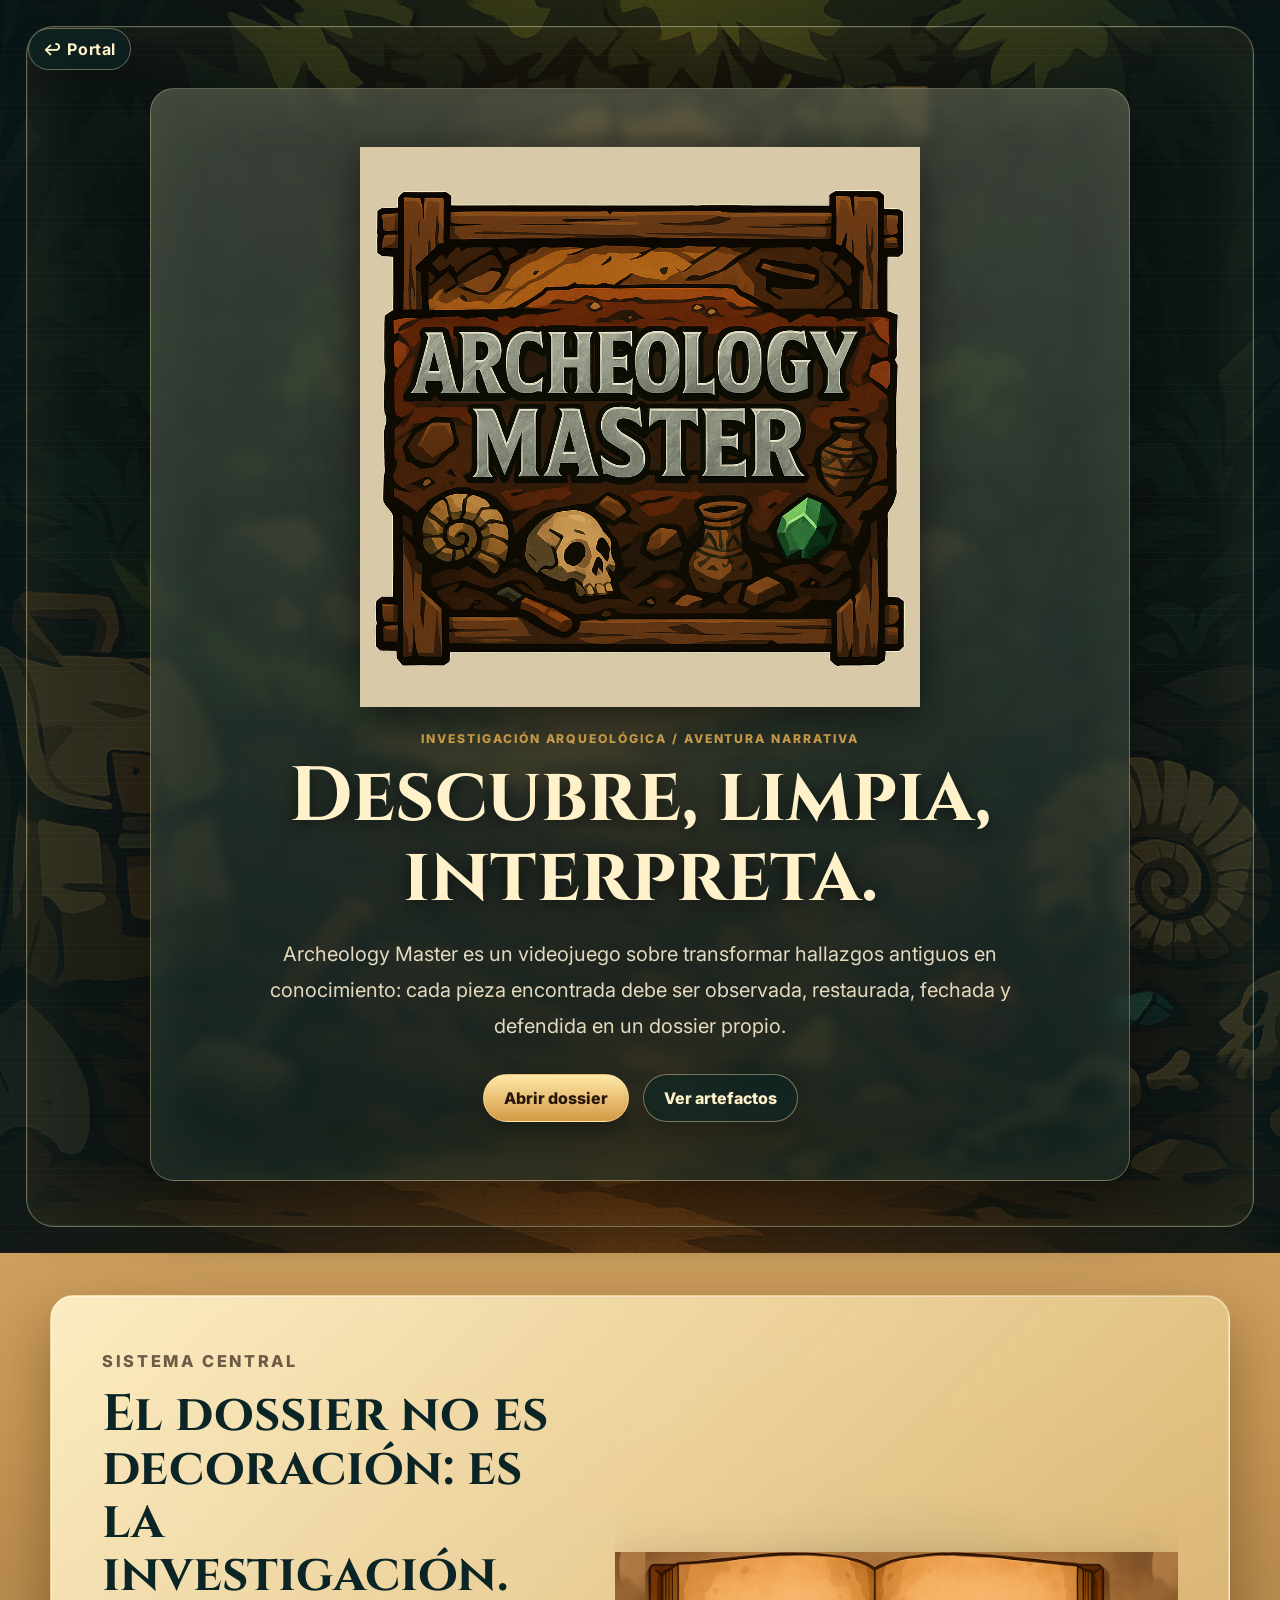
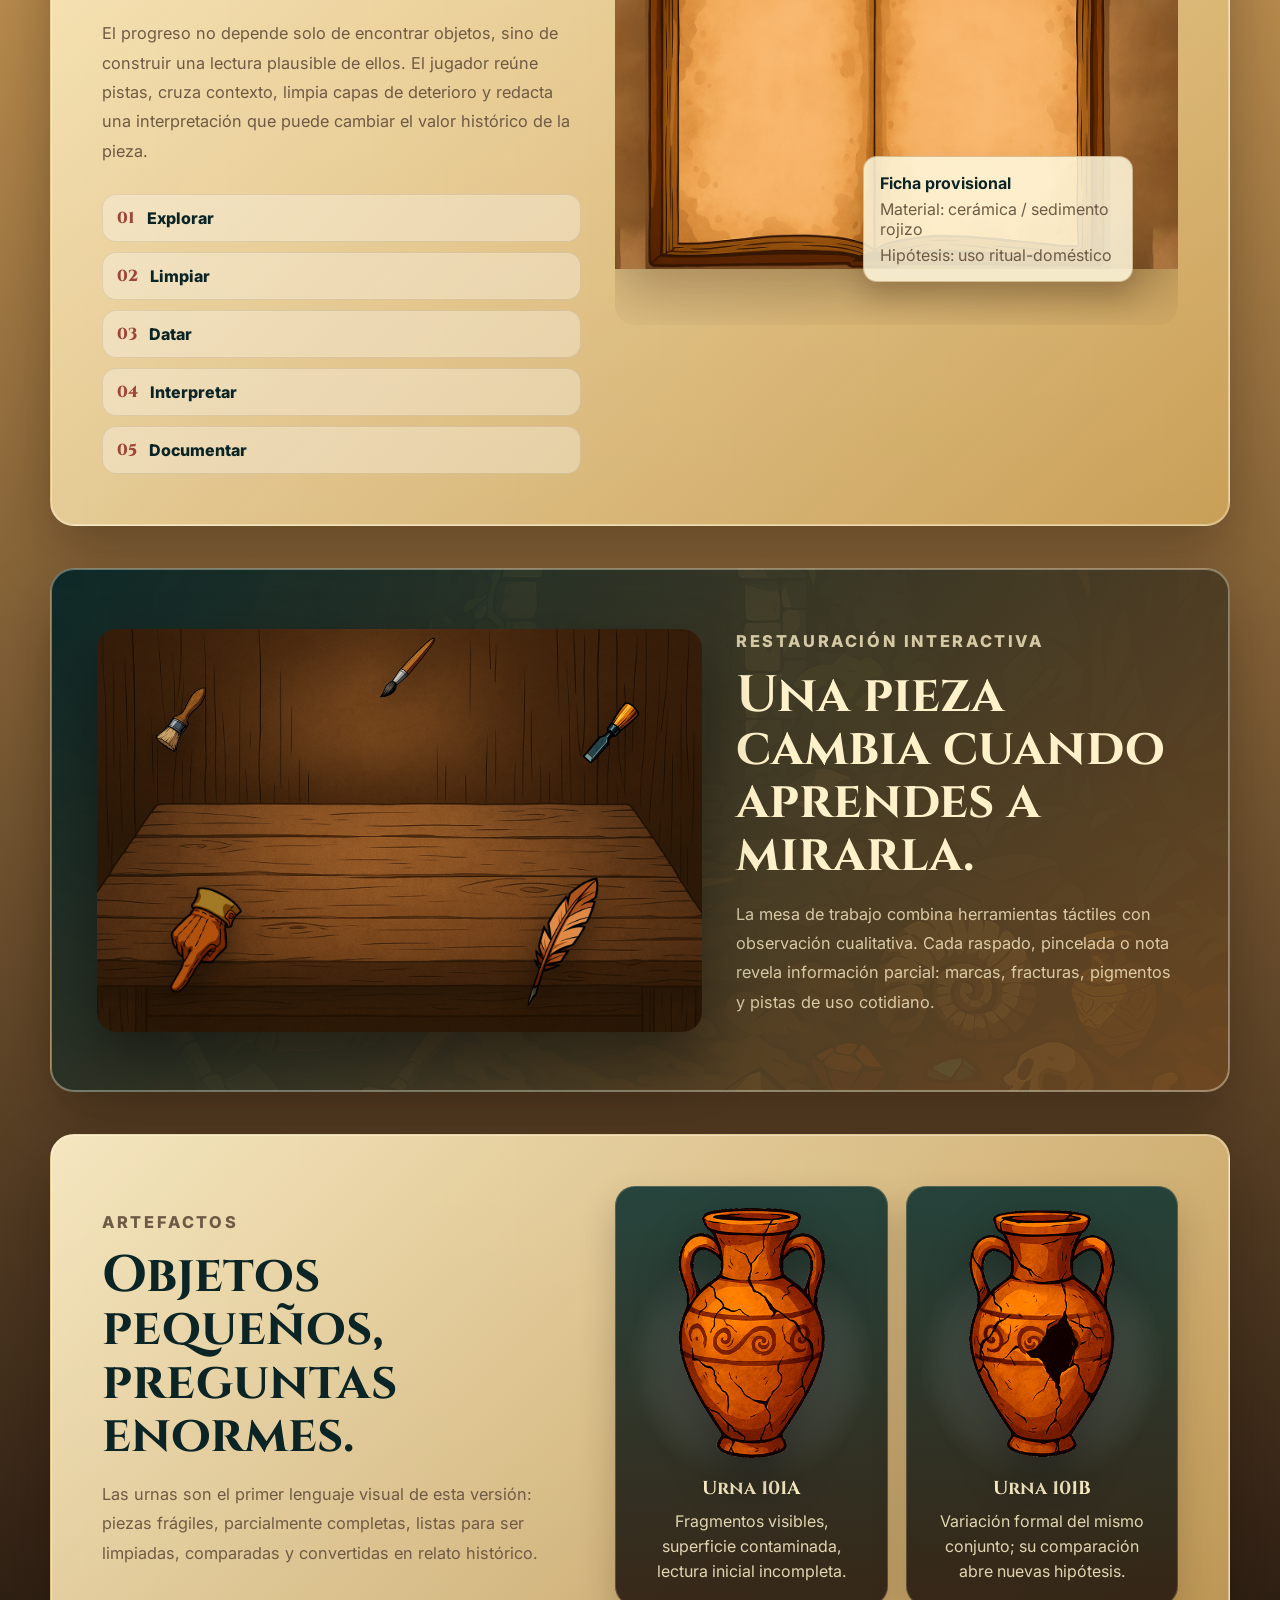
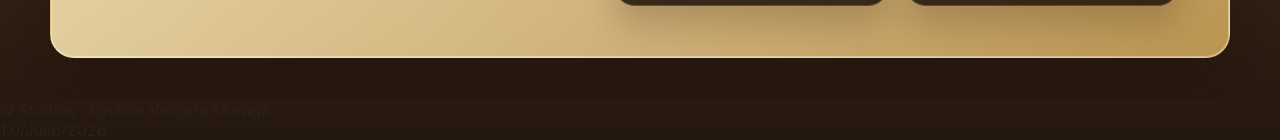
==== am.html @ 85cadbc0 "feat: publish IV Studios portfolio" ====
<!DOCTYPE html>
<html lang="es">
<head>
  <meta charset="UTF-8" />
  <meta name="viewport" content="width=device-width, initial-scale=1.0" />
  <title>Archeology Master</title>
  <link rel="preconnect" href="https://fonts.googleapis.com">
  <link rel="preconnect" href="https://fonts.gstatic.com" crossorigin>
  <link href="https://fonts.googleapis.com/css2?family=Cinzel:wght@500;600;700&family=Inter:wght@300;400;600;700&display=swap" rel="stylesheet">
  <link rel="stylesheet" href="css/am.css" />
</head>
<body>
  <main class="am-page">
    <section class="am-hero" aria-label="Presentación de Archeology Master">
      <div class="am-hero__shade"></div>
      <a class="am-back" href="index.html" aria-label="Volver al Portal de Kael">↩ Portal</a>

      <div class="am-hero__content">
        <img class="am-logo" src="assets/img/AM/logo.png" alt="Archeology Master" />
        <p class="am-kicker">Investigación arqueológica / aventura narrativa</p>
        <h1>Descubre, limpia, interpreta.</h1>
        <p class="am-lead">
          Archeology Master es un videojuego sobre transformar hallazgos antiguos en conocimiento:
          cada pieza encontrada debe ser observada, restaurada, fechada y defendida en un dossier propio.
        </p>
        <div class="am-hero__actions">
          <a href="#dossier" class="am-button am-button--primary">Abrir dossier</a>
          <a href="#artefacts" class="am-button">Ver artefactos</a>
        </div>
      </div>
    </section>

    <section class="am-section am-section--dossier" id="dossier">
      <div class="am-section__copy">
        <p class="am-eyebrow">Sistema central</p>
        <h2>El dossier no es decoración: es la investigación.</h2>
        <p>
          El progreso no depende solo de encontrar objetos, sino de construir una lectura plausible de ellos.
          El jugador reúne pistas, cruza contexto, limpia capas de deterioro y redacta una interpretación que
          puede cambiar el valor histórico de la pieza.
        </p>
        <ul class="am-loop" aria-label="Ciclo de juego">
          <li><span>01</span>Explorar</li>
          <li><span>02</span>Limpiar</li>
          <li><span>03</span>Datar</li>
          <li><span>04</span>Interpretar</li>
          <li><span>05</span>Documentar</li>
        </ul>
      </div>

      <div class="am-dossier-card" aria-label="Vista conceptual del dossier">
        <img src="assets/img/AM/libreta-bg.png" alt="Libreta de investigación" />
        <div class="am-dossier-card__note">
          <strong>Ficha provisional</strong>
          <span>Material: cerámica / sedimento rojizo</span>
          <span>Hipótesis: uso ritual-doméstico</span>
        </div>
      </div>
    </section>

    <section class="am-workbench" aria-label="Mesa de limpieza arqueológica">
      <div class="am-workbench__frame">
        <img class="am-workbench__table" src="assets/img/AM/mesa-limpieza.png" alt="Mesa de limpieza arqueológica" />
        <img class="am-tool am-tool--brush" src="assets/img/AM/cursor-brocha.png" alt="Brocha" />
        <img class="am-tool am-tool--chisel" src="assets/img/AM/cursor-cincel.png" alt="Cincel" />
        <img class="am-tool am-tool--hand" src="assets/img/AM/cursor-mano.png" alt="Mano" />
        <img class="am-tool am-tool--pen" src="assets/img/AM/cursor-pluma.png" alt="Pluma" />
        <img class="am-tool am-tool--pencil" src="assets/img/AM/cursor-pincel.png" alt="Pincel" />
      </div>
      <div class="am-workbench__copy">
        <p class="am-eyebrow">Restauración interactiva</p>
        <h2>Una pieza cambia cuando aprendes a mirarla.</h2>
        <p>
          La mesa de trabajo combina herramientas táctiles con observación cualitativa. Cada raspado, pincelada o
          nota revela información parcial: marcas, fracturas, pigmentos y pistas de uso cotidiano.
        </p>
      </div>
    </section>

    <section class="am-section am-section--artefacts" id="artefacts">
      <div class="am-section__copy">
        <p class="am-eyebrow">Artefactos</p>
        <h2>Objetos pequeños, preguntas enormes.</h2>
        <p>
          Las urnas son el primer lenguaje visual de esta versión: piezas frágiles, parcialmente completas,
          listas para ser limpiadas, comparadas y convertidas en relato histórico.
        </p>
      </div>

      <div class="am-artefact-grid">
        <article class="am-artefact-card">
          <img src="assets/img/AM/urna-1.png" alt="Urna arqueológica uno" />
          <h3>Urna 101A</h3>
          <p>Fragmentos visibles, superficie contaminada, lectura inicial incompleta.</p>
        </article>
        <article class="am-artefact-card">
          <img src="assets/img/AM/urna-2.png" alt="Urna arqueológica dos" />
          <h3>Urna 101B</h3>
          <p>Variación formal del mismo conjunto; su comparación abre nuevas hipótesis.</p>
        </article>
      </div>
    </section>
  </main>

  <script src="js/am.js"></script>
    
    <!-- =========================
         PIE DE PÁGINA
         ========================= -->
    
<footer class="site-footer">
  <div>IV Studios - Ignacio Vergara Moraga</div>
  <div>1.0/Julio/2026</div>
</footer>
</body>
</html>
---- css/am.css ----
:root {
  --am-ink: #2d2015;
  --am-ink-soft: #6f5b45;
  --am-paper: #ead8ad;
  --am-paper-light: #fff1c9;
  --am-gold: #d7a64e;
  --am-gold-dark: #8f6128;
  --am-green: #1d4b46;
  --am-green-dark: #0b2425;
  --am-red: #9d4536;
  --am-shadow: rgba(24, 13, 6, 0.34);
  --am-radius: 24px;
}

* { box-sizing: border-box; }
html { scroll-behavior: smooth; }
body {
  margin: 0;
  color: var(--am-ink);
  font-family: "Inter", system-ui, sans-serif;
  background:
    radial-gradient(circle at 12% 0%, rgba(215,166,78,0.24), transparent 34%),
    linear-gradient(180deg, #f2e0b4 0%, #c99854 42%, #24170f 100%);
}

.am-page { overflow: hidden; }

.am-hero {
  min-height: 100vh;
  position: relative;
  display: grid;
  place-items: center;
  padding: 88px 24px 72px;
  isolation: isolate;
  background:
    linear-gradient(90deg, rgba(8,22,24,0.80), rgba(39,25,14,0.42), rgba(8,22,24,0.78)),
    url("../assets/img/AM/menu-bg.png") center / cover no-repeat;
}

.am-hero::before,
.am-hero::after {
  content: "";
  position: absolute;
  pointer-events: none;
  z-index: -1;
}

.am-hero::before {
  inset: 0;
  background:
    radial-gradient(circle at 50% 48%, transparent 0 34%, rgba(5,12,12,0.34) 70%),
    repeating-linear-gradient(0deg, rgba(255,241,201,0.045) 0 1px, transparent 1px 7px);
  mix-blend-mode: screen;
  opacity: 0.72;
}

.am-hero::after {
  inset: 26px;
  border: 1px solid rgba(255,230,170,0.42);
  border-radius: 28px;
  box-shadow:
    inset 0 0 0 1px rgba(41,83,77,0.35),
    inset 0 0 80px rgba(215,166,78,0.12),
    0 0 42px rgba(9,30,31,0.32);
}

.am-back {
  position: absolute;
  top: 28px;
  left: 28px;
  z-index: 3;
  color: var(--am-paper-light);
  border: 1px solid rgba(255,235,180,0.36);
  background: rgba(11,36,37,0.62);
  padding: 10px 14px;
  border-radius: 999px;
  text-decoration: none;
  font-weight: 700;
  letter-spacing: 0.04em;
  box-shadow: 0 12px 28px rgba(0,0,0,0.24);
}

.am-hero__content {
  width: min(980px, 92vw);
  text-align: center;
  padding: clamp(28px, 5vw, 58px);
  border-radius: var(--am-radius);
  border: 1px solid rgba(255,230,170,0.34);
  background:
    linear-gradient(180deg, rgba(255,241,201,0.18), rgba(22,51,47,0.22)),
    rgba(15,32,30,0.54);
  backdrop-filter: blur(6px);
  box-shadow:
    0 30px 80px rgba(0,0,0,0.36),
    inset 0 0 70px rgba(255,224,150,0.08);
}

.am-logo {
  width: min(560px, 86vw);
  display: block;
  margin: 0 auto 24px;
  filter: drop-shadow(0 10px 22px rgba(0,0,0,0.55));
}

.am-kicker,
.am-eyebrow {
  margin: 0 0 12px;
  color: var(--am-gold);
  font-weight: 800;
  letter-spacing: 0.16em;
  text-transform: uppercase;
  font-size: 0.76rem;
}

.am-hero h1,
.am-section h2,
.am-workbench h2 {
  margin: 0 0 18px;
  font-family: "Cinzel", serif;
  line-height: 1.04;
}

.am-hero h1 {
  color: var(--am-paper-light);
  font-size: clamp(2.4rem, 6vw, 5.8rem);
  text-shadow: 0 4px 18px rgba(0,0,0,0.62);
}

.am-lead {
  max-width: 760px;
  margin: 0 auto;
  color: rgba(255,243,214,0.88);
  font-size: clamp(1rem, 1.6vw, 1.25rem);
  line-height: 1.8;
}

.am-hero__actions {
  display: flex;
  flex-wrap: wrap;
  justify-content: center;
  gap: 14px;
  margin-top: 30px;
}

.am-button {
  color: var(--am-paper-light);
  text-decoration: none;
  padding: 13px 20px;
  border-radius: 999px;
  border: 1px solid rgba(255,230,170,0.42);
  background: rgba(11,36,37,0.62);
  box-shadow: 0 10px 24px rgba(0,0,0,0.24);
  font-weight: 800;
}

.am-button--primary {
  color: #28180b;
  background: linear-gradient(180deg, #ffe8a8, #d49a43);
}

.am-section,
.am-workbench {
  width: min(1180px, calc(100vw - 36px));
  margin: 42px auto;
  border-radius: var(--am-radius);
  border: 1px solid rgba(255,238,190,0.42);
  background:
    linear-gradient(135deg, rgba(255,241,201,0.94), rgba(211,168,92,0.86)),
    repeating-linear-gradient(90deg, rgba(91,57,25,0.04) 0 1px, transparent 1px 18px);
  box-shadow: 0 24px 60px var(--am-shadow), inset 0 0 0 1px rgba(255,255,255,0.36);
}

.am-section {
  display: grid;
  grid-template-columns: 0.92fr 1.08fr;
  align-items: center;
  gap: 34px;
  padding: clamp(24px, 4vw, 54px);
}

.am-section__copy p,
.am-workbench__copy p {
  color: var(--am-ink-soft);
  line-height: 1.8;
  font-size: 1.02rem;
}

.am-section h2,
.am-workbench h2 {
  color: var(--am-green-dark);
  font-size: clamp(2rem, 4vw, 3.6rem);
}

.am-loop {
  list-style: none;
  padding: 0;
  margin: 28px 0 0;
  display: grid;
  gap: 10px;
}

.am-loop li {
  display: flex;
  align-items: center;
  gap: 12px;
  padding: 12px 14px;
  border-radius: 14px;
  color: var(--am-green-dark);
  background: rgba(255,255,255,0.32);
  border: 1px solid rgba(91,57,25,0.12);
  font-weight: 800;
}

.am-loop span {
  color: var(--am-red);
  font-family: "Cinzel", serif;
}

.am-dossier-card {
  position: relative;
  min-height: 430px;
  display: grid;
  place-items: center;
  border-radius: 20px;
  overflow: hidden;
  background: radial-gradient(circle at 50% 45%, rgba(29,75,70,0.14), transparent 58%);
}

.am-dossier-card img {
  width: min(100%, 620px);
  filter: drop-shadow(0 22px 30px rgba(60,36,14,0.35));
}

.am-dossier-card__note {
  position: absolute;
  right: 8%;
  bottom: 10%;
  display: grid;
  gap: 6px;
  max-width: 270px;
  padding: 16px;
  border-radius: 14px;
  background: rgba(255,248,221,0.86);
  border: 1px solid rgba(143,97,40,0.34);
  box-shadow: 0 16px 26px rgba(60,36,14,0.22);
  color: var(--am-ink-soft);
}

.am-dossier-card__note strong { color: var(--am-green-dark); }

.am-workbench {
  display: grid;
  grid-template-columns: 1.15fr 0.85fr;
  gap: 34px;
  align-items: center;
  padding: clamp(24px, 4vw, 46px);
  background:
    linear-gradient(135deg, rgba(14,42,41,0.96), rgba(120,79,38,0.88)),
    url("../assets/img/AM/menu-bg.png") center / cover no-repeat;
  color: var(--am-paper-light);
}

.am-workbench h2 { color: var(--am-paper-light); }
.am-workbench__copy p { color: rgba(255,241,201,0.78); }

.am-workbench__frame {
  position: relative;
  min-height: 430px;
  display: grid;
  place-items: center;
}

.am-workbench__table {
  width: min(100%, 760px);
  border-radius: 20px;
  box-shadow: 0 28px 60px rgba(0,0,0,0.42);
}

.am-tool {
  position: absolute;
  width: clamp(42px, 6vw, 72px);
  filter: drop-shadow(0 12px 14px rgba(0,0,0,0.42));
  animation: amFloat 3.8s ease-in-out infinite;
}
.am-tool--brush { left: 8%; top: 16%; }
.am-tool--chisel { right: 8%; top: 18%; animation-delay: .5s; }
.am-tool--hand { left: 12%; bottom: 12%; animation-delay: 1s; }
.am-tool--pen { right: 17%; bottom: 9%; animation-delay: 1.5s; }
.am-tool--pencil { right: 43%; top: 4%; animation-delay: 2s; }

@keyframes amFloat {
  0%, 100% { transform: translateY(0) rotate(-2deg); }
  50% { transform: translateY(-10px) rotate(3deg); }
}

.am-artefact-grid {
  display: grid;
  grid-template-columns: repeat(2, minmax(0, 1fr));
  gap: 18px;
}

.am-artefact-card {
  min-height: 390px;
  display: flex;
  flex-direction: column;
  justify-content: flex-end;
  align-items: center;
  text-align: center;
  padding: 22px;
  border-radius: 20px;
  background:
    radial-gradient(circle at 50% 42%, rgba(255,255,255,0.32), transparent 44%),
    linear-gradient(180deg, rgba(18,54,51,0.90), rgba(39,25,14,0.90));
  color: rgba(255,241,201,0.86);
  box-shadow: inset 0 0 0 1px rgba(255,230,170,0.20), 0 18px 34px rgba(47,28,12,0.22);
}

.am-artefact-card img {
  max-width: 88%;
  max-height: 250px;
  object-fit: contain;
  margin: auto 0 18px;
  filter: drop-shadow(0 22px 22px rgba(0,0,0,0.42));
}

.am-artefact-card h3 {
  margin: 0 0 8px;
  color: var(--am-paper-light);
  font-family: "Cinzel", serif;
}

.am-artefact-card p { margin: 0; line-height: 1.55; }

@media (max-width: 900px) {
  .am-section,
  .am-workbench { grid-template-columns: 1fr; }
  .am-section--artefacts { grid-template-columns: 1fr; }
  .am-artefact-grid { grid-template-columns: 1fr; }
  .am-dossier-card { min-height: 300px; }
}

@media (max-width: 620px) {
  .am-hero { padding: 78px 14px 50px; }
  .am-hero::after { inset: 12px; }
  .am-section, .am-workbench { width: min(100vw - 20px, 1180px); }
  .am-workbench__frame { min-height: 280px; }
  .am-hero__actions { flex-direction: column; }
}
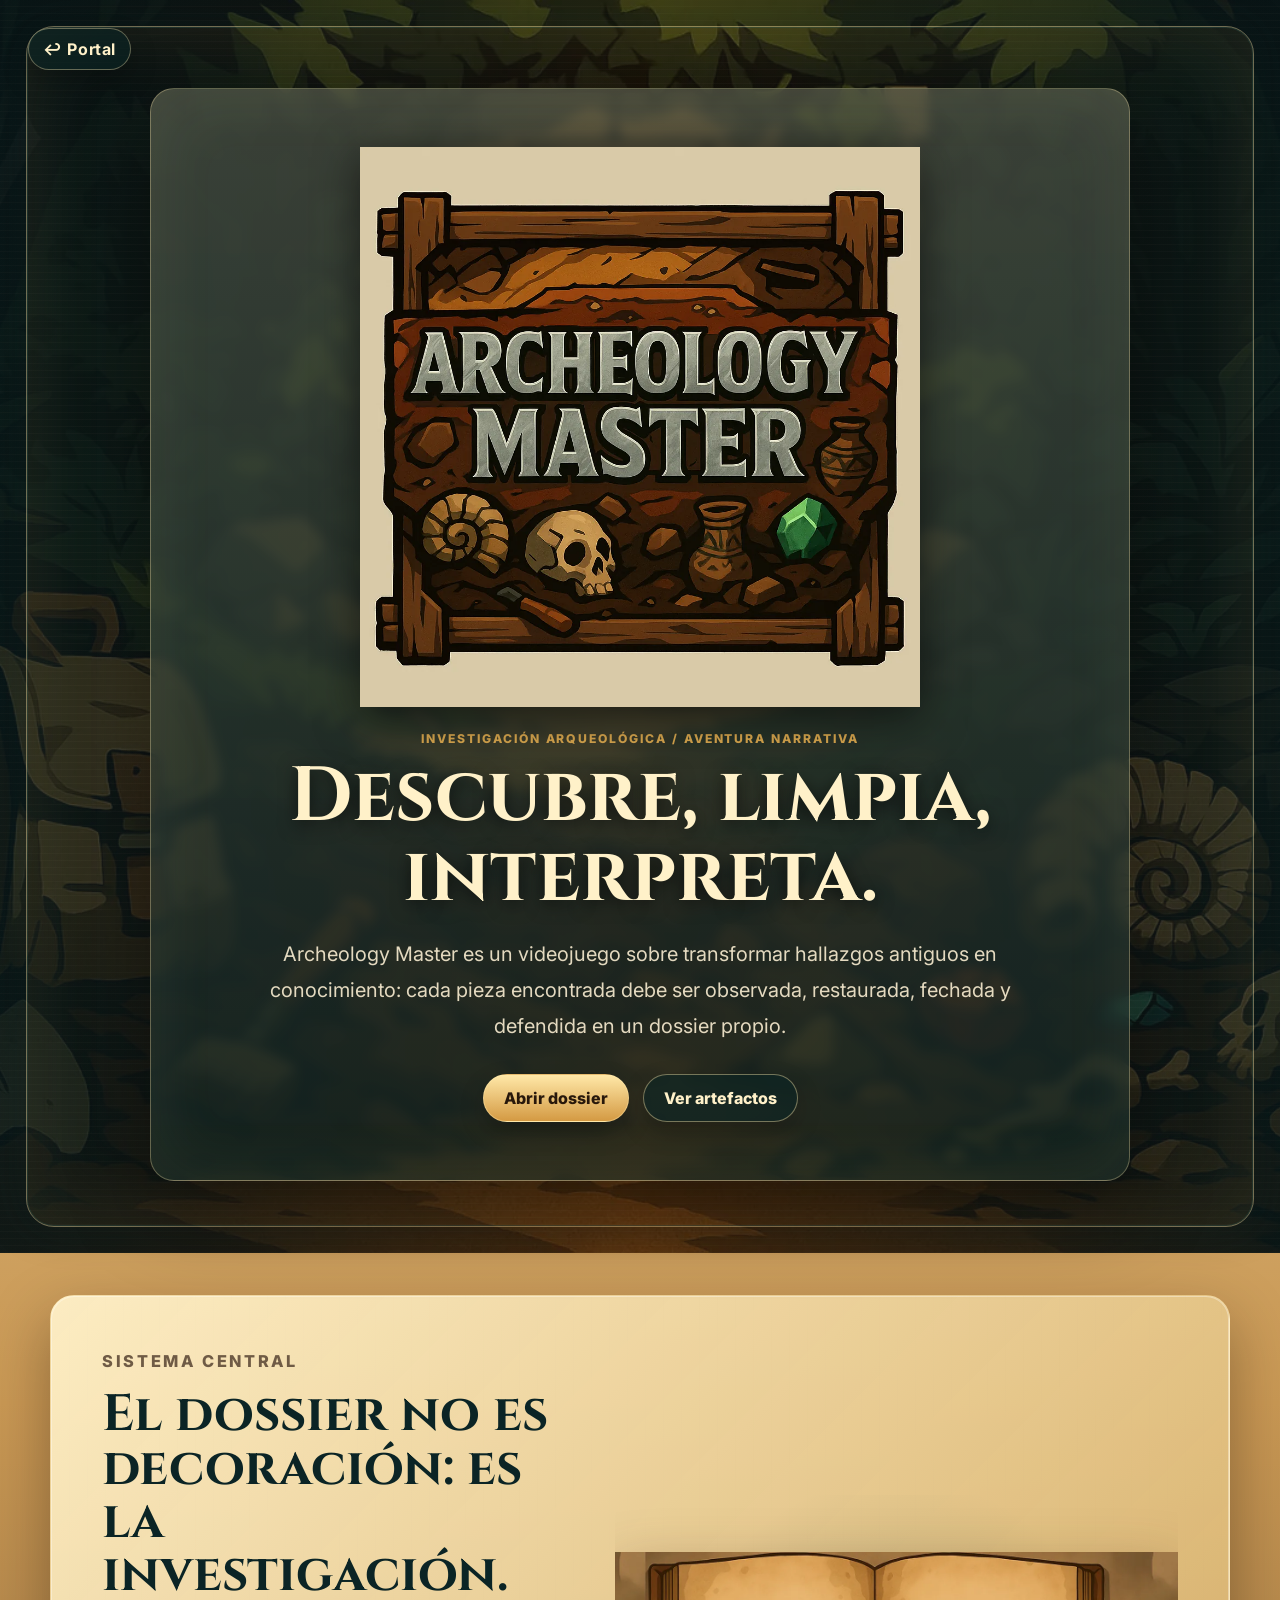
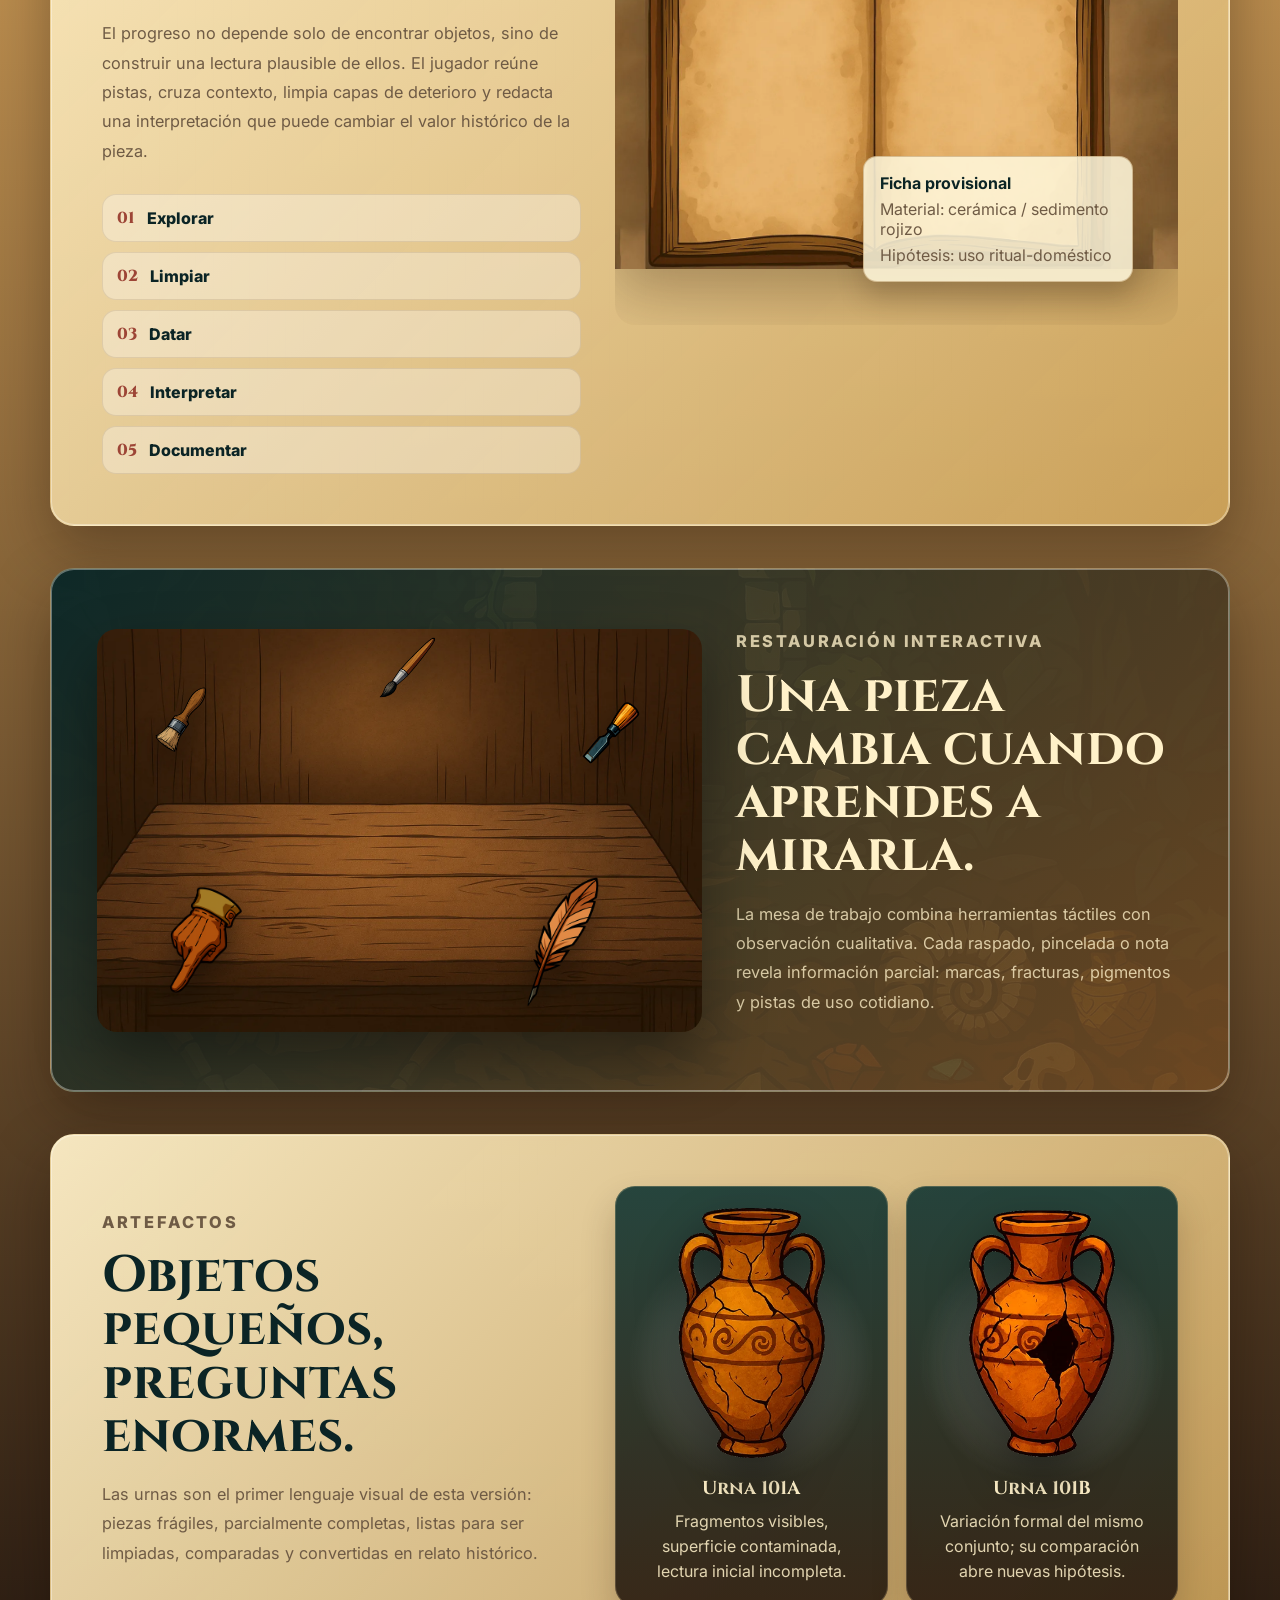
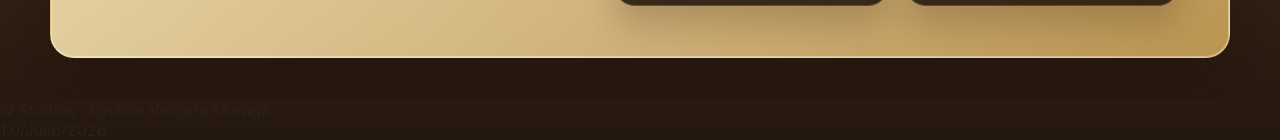
==== commit c6dbe282: "perf: optimize portfolio image delivery" ====
--- a/am.html
+++ b/am.html
@@ -16,7 +16,7 @@
       <a class="am-back" href="index.html" aria-label="Volver al Portal de Kael">↩ Portal</a>
 
       <div class="am-hero__content">
-        <img class="am-logo" src="assets/img/AM/logo.png" alt="Archeology Master" />
+        <img class="am-logo" src="assets/web/img/AM/logo.webp" alt="Archeology Master" />
         <p class="am-kicker">Investigación arqueológica / aventura narrativa</p>
         <h1>Descubre, limpia, interpreta.</h1>
         <p class="am-lead">
@@ -49,7 +49,7 @@
       </div>
 
       <div class="am-dossier-card" aria-label="Vista conceptual del dossier">
-        <img src="assets/img/AM/libreta-bg.png" alt="Libreta de investigación" />
+        <img src="assets/web/img/AM/libreta-bg.webp" alt="Libreta de investigación" />
         <div class="am-dossier-card__note">
           <strong>Ficha provisional</strong>
           <span>Material: cerámica / sedimento rojizo</span>
@@ -60,7 +60,7 @@
 
     <section class="am-workbench" aria-label="Mesa de limpieza arqueológica">
       <div class="am-workbench__frame">
-        <img class="am-workbench__table" src="assets/img/AM/mesa-limpieza.png" alt="Mesa de limpieza arqueológica" />
+        <img class="am-workbench__table" src="assets/web/img/AM/mesa-limpieza.webp" alt="Mesa de limpieza arqueológica" />
         <img class="am-tool am-tool--brush" src="assets/img/AM/cursor-brocha.png" alt="Brocha" />
         <img class="am-tool am-tool--chisel" src="assets/img/AM/cursor-cincel.png" alt="Cincel" />
         <img class="am-tool am-tool--hand" src="assets/img/AM/cursor-mano.png" alt="Mano" />
@@ -89,12 +89,12 @@
 
       <div class="am-artefact-grid">
         <article class="am-artefact-card">
-          <img src="assets/img/AM/urna-1.png" alt="Urna arqueológica uno" />
+          <img src="assets/web/img/AM/urna-1.webp" alt="Urna arqueológica uno" />
           <h3>Urna 101A</h3>
           <p>Fragmentos visibles, superficie contaminada, lectura inicial incompleta.</p>
         </article>
         <article class="am-artefact-card">
-          <img src="assets/img/AM/urna-2.png" alt="Urna arqueológica dos" />
+          <img src="assets/web/img/AM/urna-2.webp" alt="Urna arqueológica dos" />
           <h3>Urna 101B</h3>
           <p>Variación formal del mismo conjunto; su comparación abre nuevas hipótesis.</p>
         </article>
--- a/css/am.css
+++ b/css/am.css
@@ -34,7 +34,7 @@
   isolation: isolate;
   background:
     linear-gradient(90deg, rgba(8,22,24,0.80), rgba(39,25,14,0.42), rgba(8,22,24,0.78)),
-    url("../assets/img/AM/menu-bg.png") center / cover no-repeat;
+    url("../assets/web/img/AM/menu-bg.webp") center / cover no-repeat;
 }
 
 .am-hero::before,
@@ -256,7 +256,7 @@
   padding: clamp(24px, 4vw, 46px);
   background:
     linear-gradient(135deg, rgba(14,42,41,0.96), rgba(120,79,38,0.88)),
-    url("../assets/img/AM/menu-bg.png") center / cover no-repeat;
+    url("../assets/web/img/AM/menu-bg.webp") center / cover no-repeat;
   color: var(--am-paper-light);
 }
 
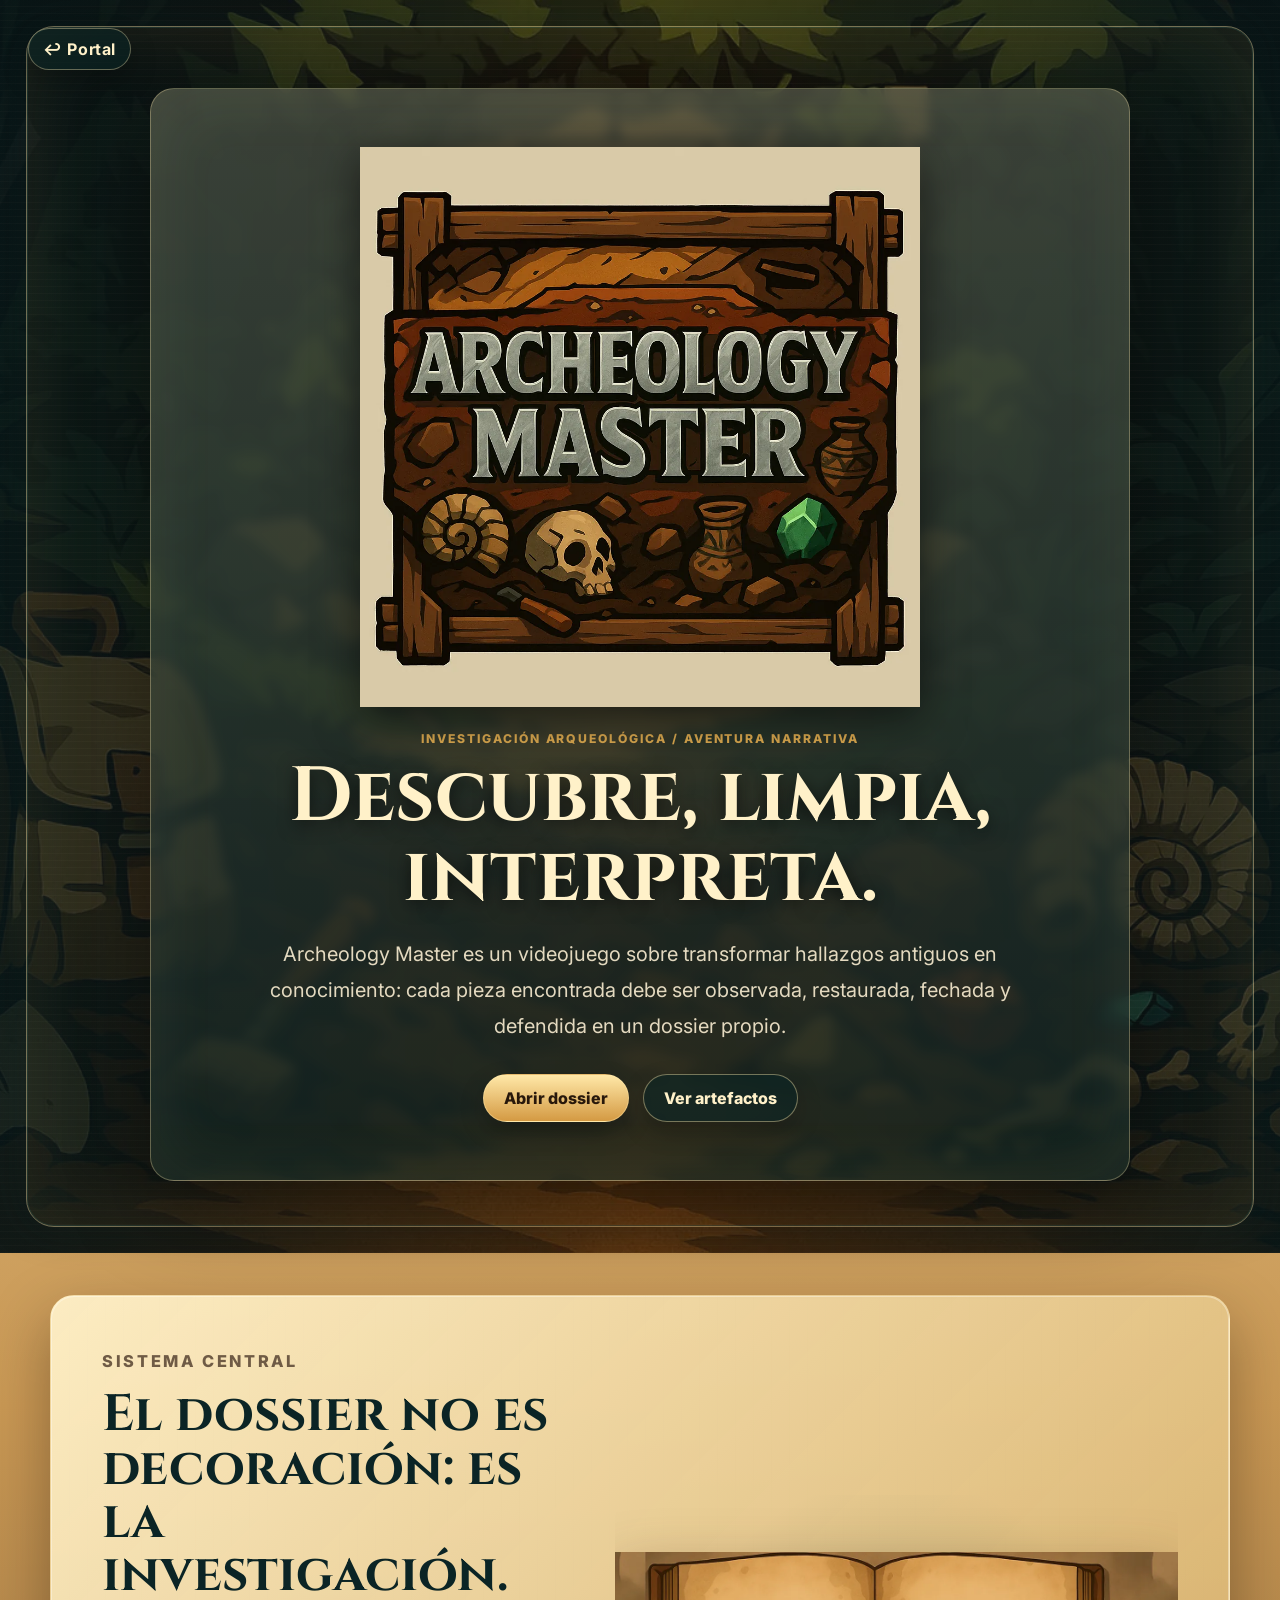
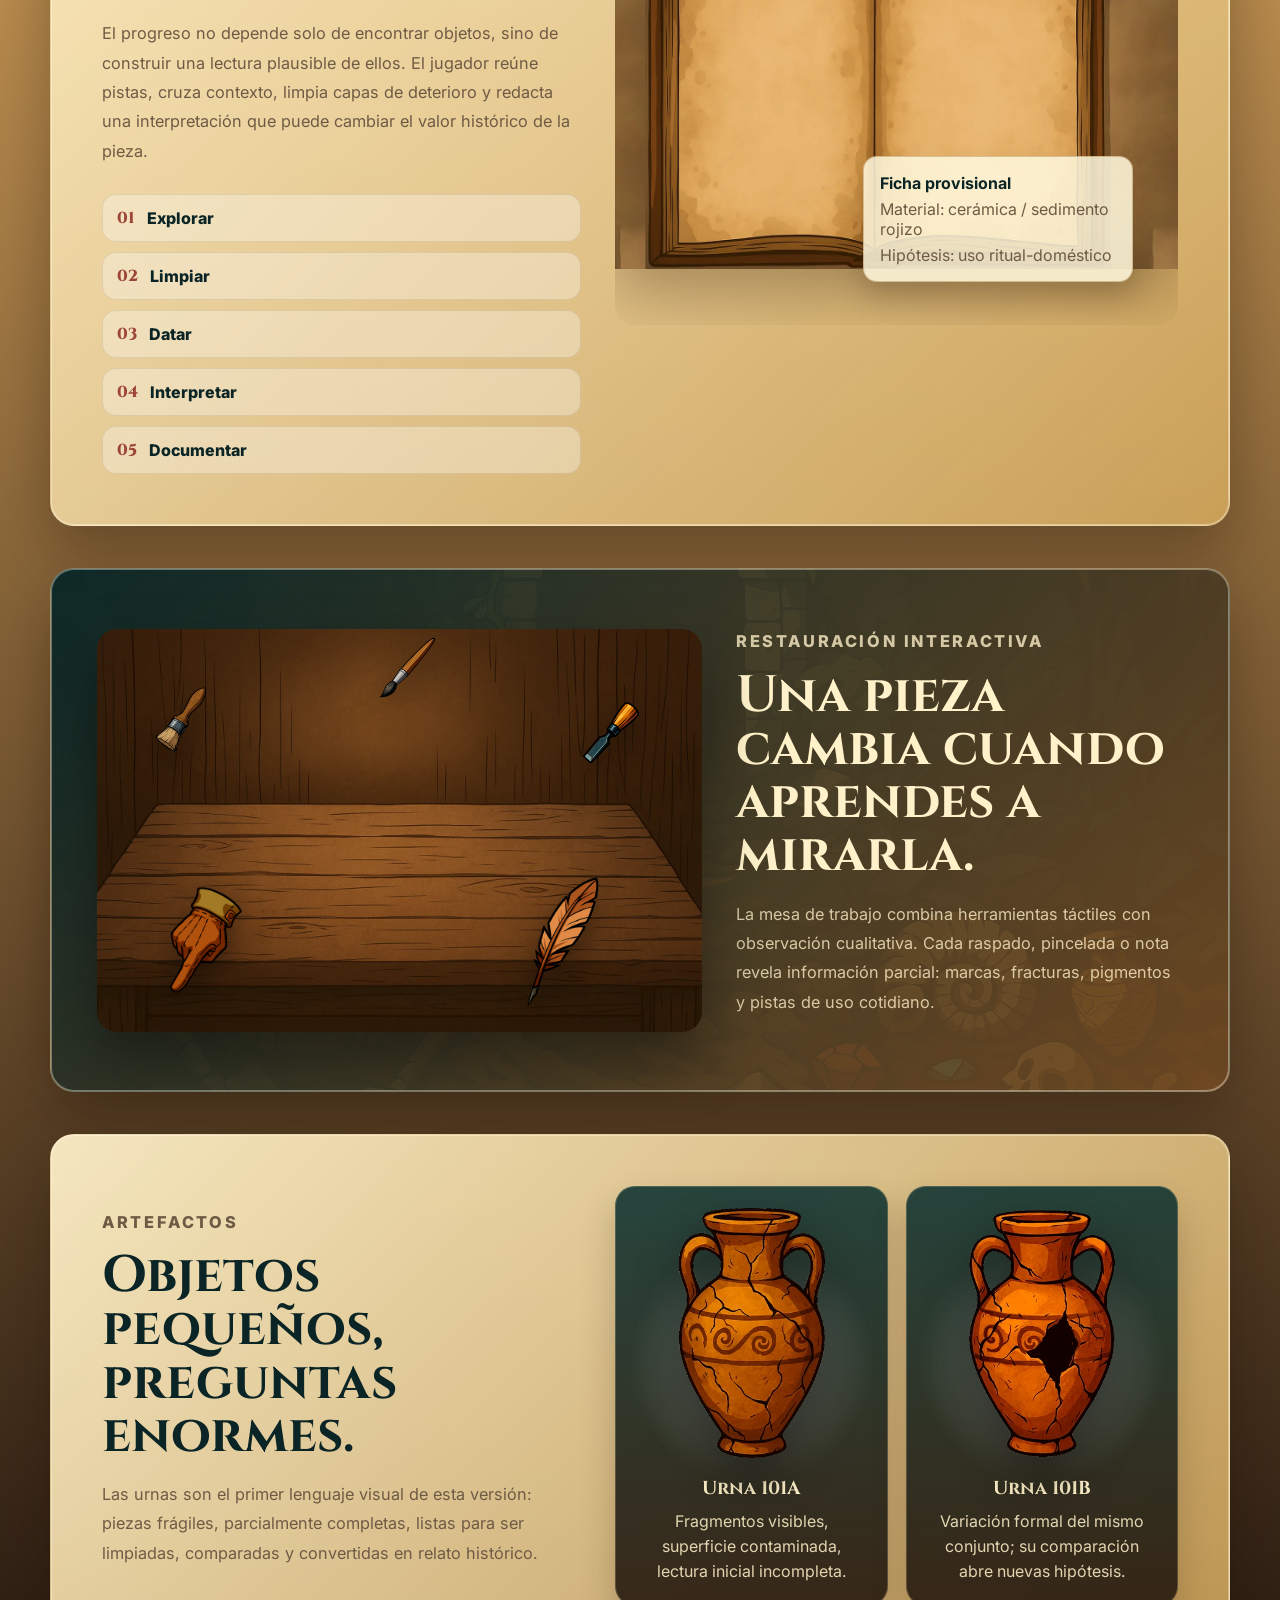
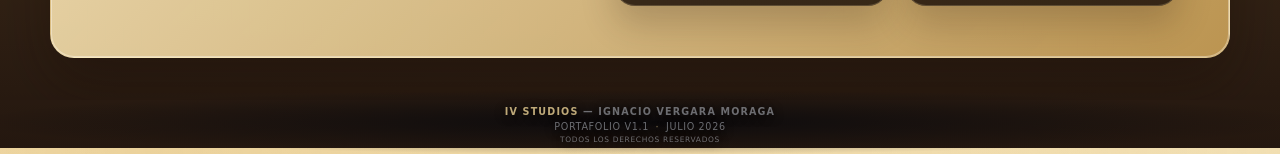
==== commit 3a8aba61: "fix: unify compact site footer" ====
--- a/am.html
+++ b/am.html
@@ -8,6 +8,7 @@
   <link rel="preconnect" href="https://fonts.gstatic.com" crossorigin>
   <link href="https://fonts.googleapis.com/css2?family=Cinzel:wght@500;600;700&family=Inter:wght@300;400;600;700&display=swap" rel="stylesheet">
   <link rel="stylesheet" href="css/am.css" />
+  <link rel="stylesheet" href="css/footer.css" />
 </head>
 <body>
   <main class="am-page">
@@ -108,9 +109,10 @@
          PIE DE PÁGINA
          ========================= -->
     
-<footer class="site-footer">
-  <div>IV Studios - Ignacio Vergara Moraga</div>
-  <div>1.0/Julio/2026</div>
+<footer class="site-footer" aria-label="Información de IV Studios">
+  <div class="footer-brand">IV Studios <span>— Ignacio Vergara Moraga</span></div>
+  <div class="footer-meta">Portafolio v1.1 <span aria-hidden="true">·</span> Julio 2026</div>
+  <div class="footer-rights">Todos los derechos reservados</div>
 </footer>
 </body>
 </html>
--- a/css/footer.css
+++ b/css/footer.css
@@ -0,0 +1,54 @@
+/* Footer compartido del portafolio */
+.site-footer {
+  position: relative;
+  z-index: 10;
+  display: grid;
+  justify-items: center;
+  gap: 0.13rem;
+  margin: 0;
+  padding: 0.38rem 1rem 0.2rem;
+  color: rgba(232, 238, 250, 0.62);
+  font-family: "Segoe UI Variable", "Aptos", system-ui, sans-serif;
+  font-size: clamp(0.52rem, 0.9vw, 0.6rem);
+  font-weight: 400;
+  letter-spacing: 0.07em;
+  line-height: 1.3;
+  text-align: center;
+  text-shadow: 0 2px 10px rgba(0, 0, 0, 0.94);
+  text-transform: uppercase;
+}
+
+.site-footer::before {
+  position: absolute;
+  z-index: -1;
+  inset: -0.65rem -1.25rem -0.35rem;
+  content: "";
+  background: radial-gradient(ellipse at center, rgba(3, 6, 12, 0.72) 0%, rgba(3, 6, 12, 0) 72%);
+  pointer-events: none;
+}
+
+.footer-brand {
+  color: rgba(246, 220, 156, 0.76);
+  font-weight: 600;
+  letter-spacing: 0.12em;
+}
+
+.footer-brand span,
+.footer-meta,
+.footer-rights {
+  color: rgba(232, 238, 250, 0.43);
+}
+
+.footer-meta span {
+  color: rgba(246, 220, 156, 0.54);
+  padding: 0 0.18rem;
+}
+
+.footer-rights {
+  font-size: 0.78em;
+  letter-spacing: 0.09em;
+}
+
+#app > .site-footer {
+  transform: translateY(0.35rem);
+}
